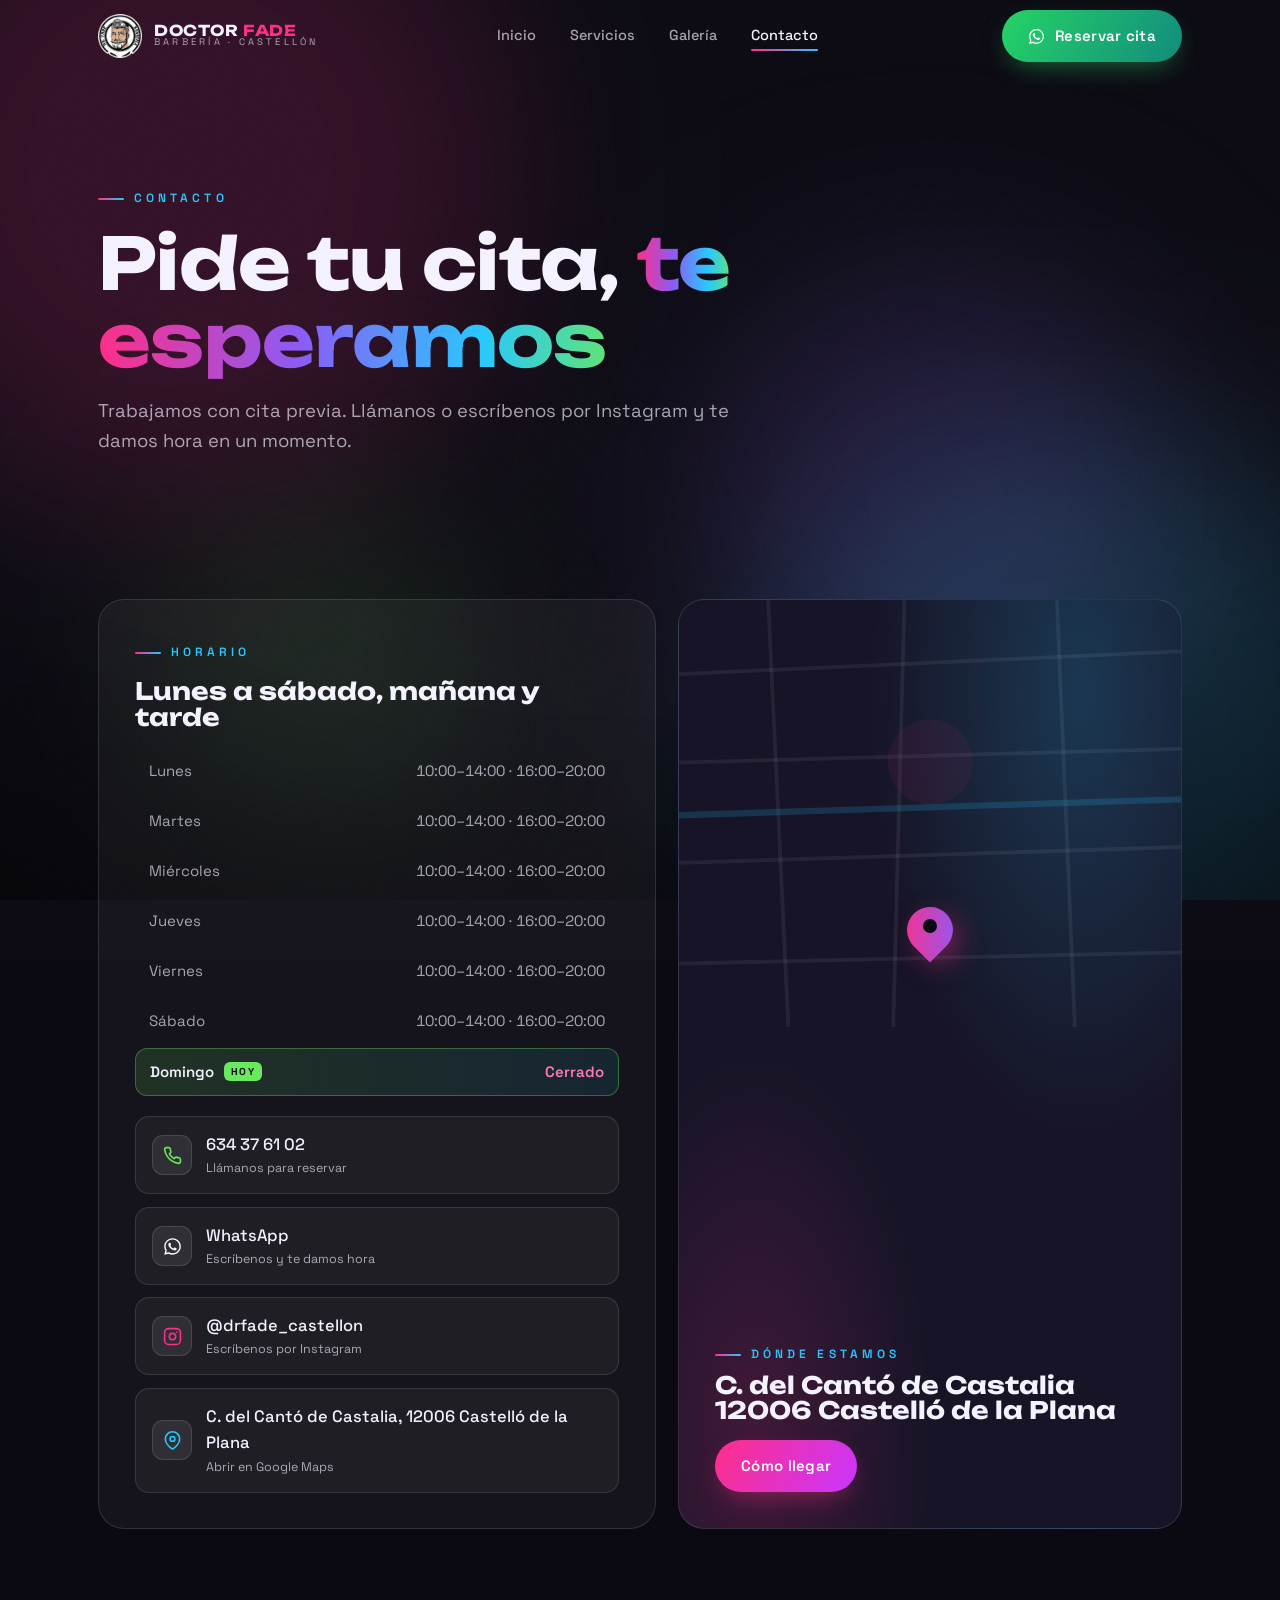
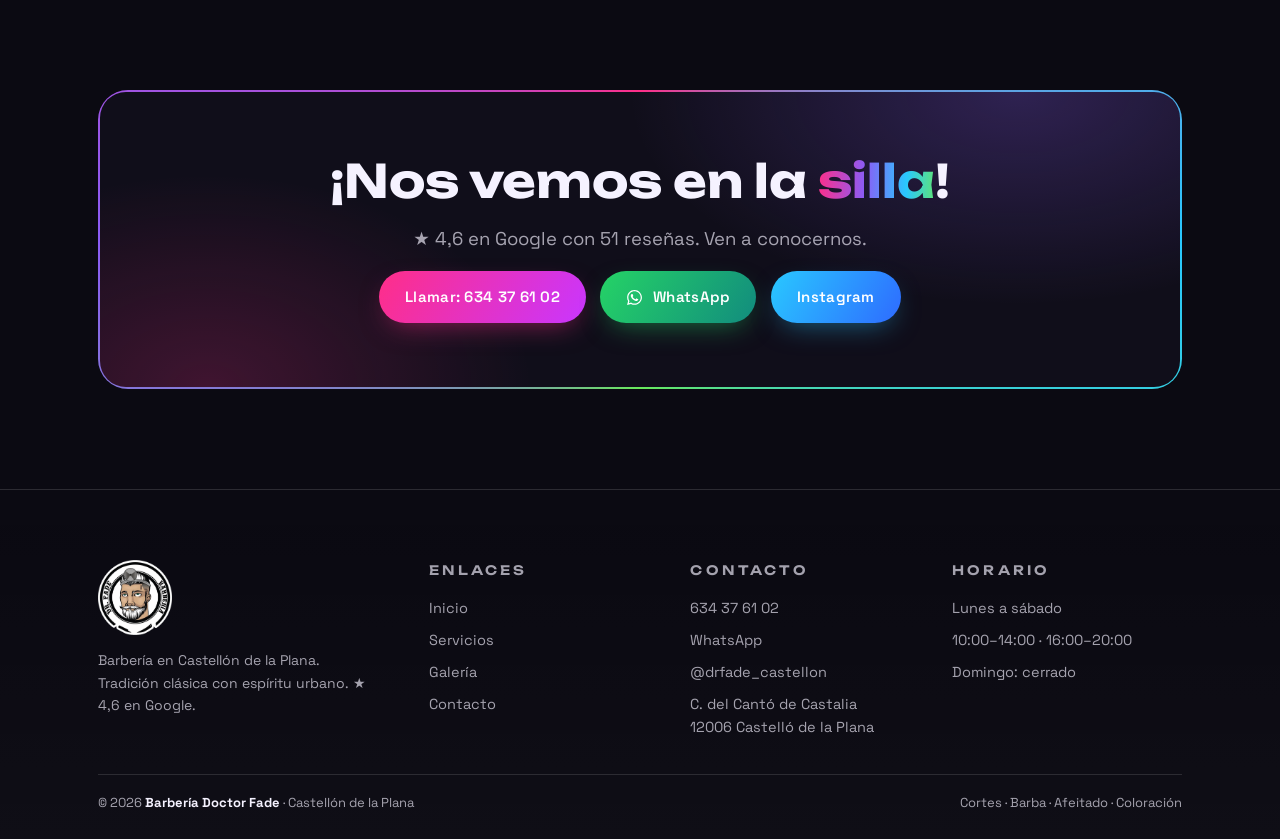
==== contacto.html @ 824605cc "web" ====
<!DOCTYPE html>
<html lang="es" class="no-js">
<head>
<meta charset="UTF-8">
<meta name="viewport" content="width=device-width, initial-scale=1">
<title>Contacto y horario &mdash; Barber&iacute;a Doctor Fade Castell&oacute;n</title>
<meta name="description" content="Contacto de la Barber&iacute;a Doctor Fade en Castell&oacute;n: tel&eacute;fono 634 37 61 02, Instagram @drfade_castellon. C. del Cant&oacute; de Castalia. Lunes a s&aacute;bado de 10:00 a 14:00 y de 16:00 a 20:00.">
<meta name="theme-color" content="#0b0a12">
<link rel="canonical" href="https://TU-USUARIO.github.io/doctor-fade/contacto.html">
<meta property="og:title" content="Contacto &mdash; Barber&iacute;a Doctor Fade Castell&oacute;n">
<meta property="og:description" content="Reserva tu cita: 634 37 61 02 &middot; @drfade_castellon. C. del Cant&oacute; de Castalia, Castell&oacute;n de la Plana.">
<meta property="og:type" content="website">
<meta property="og:image" content="assets/img/og.jpg">
<link rel="icon" type="image/png" sizes="32x32" href="assets/img/favicon-32.png">
<link rel="apple-touch-icon" href="assets/img/apple-touch-icon.png">
<link rel="preload" href="assets/fonts/Unbounded.woff2" as="font" type="font/woff2" crossorigin>
<link rel="preload" href="assets/fonts/SpaceGrotesk.woff2" as="font" type="font/woff2" crossorigin>
<link rel="stylesheet" href="assets/styles.css">
</head>
<body>
<noscript><div class="ns">Esta web funciona sin JavaScript, pero con &eacute;l ver&aacute;s las animaciones completas.</div></noscript>

<div class="ambient" aria-hidden="true">
  <div class="blob b1"></div><div class="blob b2"></div>
  <div class="blob b3"></div><div class="blob b4"></div>
</div>
<div class="grain" aria-hidden="true"></div>
<div class="vignette" aria-hidden="true"></div>

<header class="site-header">
  <div class="header-inner">
    <a class="brand" href="index.html" aria-label="Barber&iacute;a Doctor Fade, inicio">
      <img src="assets/img/logo-420.webp" alt="Logo de Barber&iacute;a Doctor Fade" width="44" height="44">
      <span class="brand-txt">
        <span class="brand-name">DOCTOR <em>FADE</em></span>
        <span class="brand-sub">Barber&iacute;a &middot; Castell&oacute;n</span>
      </span>
    </a>
    <nav class="main-nav" aria-label="Principal">
      <a href="index.html">Inicio</a>
      <a href="servicios.html">Servicios</a>
      <a href="galeria.html">Galer&iacute;a</a>
      <a href="contacto.html" class="active">Contacto</a>
    </nav>
    <a class="btn wa header-cta" href="https://wa.me/34634376102?text=Hola%2C%20quiero%20reservar%20una%20cita%20en%20Doctor%20Fade" target="_blank" rel="noopener"><svg class="ic" viewBox="0 0 448 512" fill="#fff"><path d="M380.9 97.1C339 55.1 283.2 32 223.9 32c-122.4 0-222 99.6-222 222 0 39.1 10.2 77.3 29.6 111L0 480l117.7-30.9c32.4 17.7 68.9 27 106.1 27h.1c122.3 0 224.1-99.6 224.1-222 0-59.3-25.2-115-67.1-157zm-157 341.6c-33.2 0-65.7-8.9-94-25.7l-6.7-4-69.8 18.3L72 359.2l-4.4-7c-18.5-29.4-28.2-63.3-28.2-98.2 0-101.7 82.8-184.5 184.6-184.5 49.3 0 95.6 19.2 130.4 54.1 34.8 34.9 56.2 81.2 56.1 130.5 0 101.8-84.9 184.6-186.6 184.6zm101.2-138.2c-5.5-2.8-32.8-16.2-37.9-18-5.1-1.9-8.8-2.8-12.5 2.8-3.7 5.6-14.3 18-17.6 21.8-3.2 3.7-6.5 4.2-12 1.4-32.6-16.3-54-29.1-75.5-66-5.7-9.8 5.7-9.1 16.3-30.3 1.8-3.7.9-6.9-.5-9.7-1.4-2.8-12.5-30.1-17.1-41.2-4.5-10.8-9.1-9.3-12.5-9.5-3.2-.2-6.9-.2-10.6-.2-3.7 0-9.7 1.4-14.8 6.9-5.1 5.6-19.4 19-19.4 46.3 0 27.3 19.9 53.7 22.6 57.4 2.8 3.7 39.1 59.7 94.8 83.8 35.2 15.2 49 16.5 66.6 13.9 10.7-1.6 32.8-13.4 37.4-26.4 4.6-13 4.6-24.1 3.2-26.4-1.3-2.5-5-3.9-10.5-6.6z"/></svg>Reservar cita</a>
    <button class="burger" aria-label="Abrir men&uacute;" aria-expanded="false"><span></span><span></span><span></span></button>
  </div>
</header>

<div class="mobile-menu">
  <div>
    <nav aria-label="Men&uacute; m&oacute;vil">
      <a href="index.html">Inicio</a>
      <a href="servicios.html">Servicios</a>
      <a href="galeria.html">Galer&iacute;a</a>
      <a href="contacto.html" class="active">Contacto</a>
    </nav>
    <div class="mm-meta">
      <a href="tel:+34634376102">634 37 61 02</a>
      <a href="https://wa.me/34634376102?text=Hola%2C%20quiero%20reservar%20una%20cita%20en%20Doctor%20Fade" target="_blank" rel="noopener">WhatsApp</a>
      <a href="https://instagram.com/drfade_castellon" target="_blank" rel="noopener">@drfade_castellon</a>
      <span>C. del Cant&oacute; de Castalia &middot; Castell&oacute;n</span>
    </div>
  </div>
</div>

<main>
  <section class="page-hero">
    <div class="wrap">
      <span class="kicker" data-rv="up" data-onload>Contacto</span>
      <h1 class="h-xl kinetic" data-onload>Pide tu cita, <span class="grad-text">te esperamos</span></h1>
      <p class="lead" data-rv="up" data-onload style="--rv-d:.4s;margin-top:16px">
        Trabajamos con cita previa. Ll&aacute;manos o escr&iacute;benos por Instagram y
        te damos hora en un momento.
      </p>
    </div>
  </section>

  <section class="section tight">
    <div class="wrap">
      <div class="info-grid">
        <!-- Horario + canales -->
        <div class="panel-card" data-rv="left">
          <span class="kicker">Horario</span>
          <h2 class="h-md">Lunes a s&aacute;bado, ma&ntilde;ana y tarde</h2>
          <div class="hours">
            <div class="row" data-day="1"><span>Lunes</span><span>10:00&ndash;14:00 &middot; 16:00&ndash;20:00</span></div>
            <div class="row" data-day="2"><span>Martes</span><span>10:00&ndash;14:00 &middot; 16:00&ndash;20:00</span></div>
            <div class="row" data-day="3"><span>Mi&eacute;rcoles</span><span>10:00&ndash;14:00 &middot; 16:00&ndash;20:00</span></div>
            <div class="row" data-day="4"><span>Jueves</span><span>10:00&ndash;14:00 &middot; 16:00&ndash;20:00</span></div>
            <div class="row" data-day="5"><span>Viernes</span><span>10:00&ndash;14:00 &middot; 16:00&ndash;20:00</span></div>
            <div class="row" data-day="6"><span>S&aacute;bado</span><span>10:00&ndash;14:00 &middot; 16:00&ndash;20:00</span></div>
            <div class="row closed" data-day="0"><span>Domingo</span><span>Cerrado</span></div>
          </div>
          <div class="contact-list" data-stagger="80">
            <a href="tel:+34634376102" data-rv="up">
              <span class="ic"><svg viewBox="0 0 24 24" fill="none" stroke="#69e95c" stroke-width="2" stroke-linecap="round" stroke-linejoin="round"><path d="M22 16.92v3a2 2 0 0 1-2.18 2 19.79 19.79 0 0 1-8.63-3.07 19.5 19.5 0 0 1-6-6 19.79 19.79 0 0 1-3.07-8.67A2 2 0 0 1 4.11 2h3a2 2 0 0 1 2 1.72c.12.96.37 1.9.72 2.81a2 2 0 0 1-.45 2.11L8.09 9.91a16 16 0 0 0 6 6l1.27-1.27a2 2 0 0 1 2.11-.45c.91.35 1.85.6 2.81.72A2 2 0 0 1 22 16.92z"/></svg></span>
              <span>634 37 61 02<small>Ll&aacute;manos para reservar</small></span>
            </a>
            <a href="https://wa.me/34634376102?text=Hola%2C%20quiero%20reservar%20una%20cita%20en%20Doctor%20Fade" target="_blank" rel="noopener" data-rv="up">
              <span class="ic wa-ic"><svg viewBox="0 0 448 512" fill="#fff"><path d="M380.9 97.1C339 55.1 283.2 32 223.9 32c-122.4 0-222 99.6-222 222 0 39.1 10.2 77.3 29.6 111L0 480l117.7-30.9c32.4 17.7 68.9 27 106.1 27h.1c122.3 0 224.1-99.6 224.1-222 0-59.3-25.2-115-67.1-157zm-157 341.6c-33.2 0-65.7-8.9-94-25.7l-6.7-4-69.8 18.3L72 359.2l-4.4-7c-18.5-29.4-28.2-63.3-28.2-98.2 0-101.7 82.8-184.5 184.6-184.5 49.3 0 95.6 19.2 130.4 54.1 34.8 34.9 56.2 81.2 56.1 130.5 0 101.8-84.9 184.6-186.6 184.6zm101.2-138.2c-5.5-2.8-32.8-16.2-37.9-18-5.1-1.9-8.8-2.8-12.5 2.8-3.7 5.6-14.3 18-17.6 21.8-3.2 3.7-6.5 4.2-12 1.4-32.6-16.3-54-29.1-75.5-66-5.7-9.8 5.7-9.1 16.3-30.3 1.8-3.7.9-6.9-.5-9.7-1.4-2.8-12.5-30.1-17.1-41.2-4.5-10.8-9.1-9.3-12.5-9.5-3.2-.2-6.9-.2-10.6-.2-3.7 0-9.7 1.4-14.8 6.9-5.1 5.6-19.4 19-19.4 46.3 0 27.3 19.9 53.7 22.6 57.4 2.8 3.7 39.1 59.7 94.8 83.8 35.2 15.2 49 16.5 66.6 13.9 10.7-1.6 32.8-13.4 37.4-26.4 4.6-13 4.6-24.1 3.2-26.4-1.3-2.5-5-3.9-10.5-6.6z"/></svg></span>
              <span>WhatsApp<small>Escr&iacute;benos y te damos hora</small></span>
            </a>
            <a href="https://instagram.com/drfade_castellon" target="_blank" rel="noopener" data-rv="up">
              <span class="ic"><svg viewBox="0 0 24 24" fill="none" stroke="#ff2e88" stroke-width="2" stroke-linecap="round" stroke-linejoin="round"><rect x="2" y="2" width="20" height="20" rx="5"/><circle cx="12" cy="12" r="4"/><circle cx="17.5" cy="6.5" r="1" fill="#ff2e88" stroke="none"/></svg></span>
              <span>@drfade_castellon<small>Escr&iacute;benos por Instagram</small></span>
            </a>
            <a href="https://maps.google.com/?q=Barber%C3%ADa+DOCTOR+FADE+Castell%C3%B3n" target="_blank" rel="noopener" data-rv="up">
              <span class="ic"><svg viewBox="0 0 24 24" fill="none" stroke="#29c8ff" stroke-width="2" stroke-linecap="round" stroke-linejoin="round"><path d="M21 10c0 7-9 13-9 13S3 17 3 10a9 9 0 0 1 18 0z"/><circle cx="12" cy="10" r="3"/></svg></span>
              <span>C. del Cant&oacute; de Castalia, 12006 Castell&oacute; de la Plana<small>Abrir en Google Maps</small></span>
            </a>
          </div>
        </div>

        <!-- Mapa estilizado -->
        <div class="panel-card map-card" data-rv="right">
          <svg class="streets" viewBox="0 0 400 340" preserveAspectRatio="xMidYMid slice" aria-hidden="true">
            <g stroke="rgba(245,242,255,.14)" stroke-width="3" fill="none">
              <path d="M-20 60 L420 40"/><path d="M-20 130 L420 118"/>
              <path d="M-20 210 L420 196"/><path d="M-20 290 L420 280"/>
              <path d="M70 -20 L88 360"/><path d="M180 -20 L170 360"/>
              <path d="M300 -20 L316 360"/>
            </g>
            <g stroke="rgba(41,200,255,.35)" stroke-width="5" fill="none">
              <path d="M-20 172 L420 158"/>
            </g>
            <circle cx="200" cy="129" r="34" fill="rgba(255,46,136,.14)"/>
          </svg>
          <span class="pin" aria-hidden="true"></span>
          <div class="addr">
            <span class="kicker" style="margin-bottom:8px">D&oacute;nde estamos</span>
            <h2 class="h-md">C. del Cant&oacute; de Castalia<br>12006 Castell&oacute; de la Plana</h2>
            <div class="hero-ctas" style="margin-top:16px">
              <a class="btn" href="https://maps.google.com/?q=Barber%C3%ADa+DOCTOR+FADE+Castell%C3%B3n" target="_blank" rel="noopener">C&oacute;mo llegar</a>
            </div>
          </div>
        </div>
      </div>
    </div>
  </section>

  <section class="section tight">
    <div class="wrap">
      <div class="cta-strip" data-rv="scale">
        <div class="cta-inner">
          <h2 class="h-lg">&iexcl;Nos vemos en la <span class="grad-text">silla</span>!</h2>
          <p class="lead">&#9733; 4,6 en Google con 51 rese&ntilde;as. Ven a conocernos.</p>
          <div class="hero-ctas">
            <a class="btn" href="tel:+34634376102">Llamar: 634 37 61 02</a>
            <a class="btn wa" href="https://wa.me/34634376102?text=Hola%2C%20quiero%20reservar%20una%20cita%20en%20Doctor%20Fade" target="_blank" rel="noopener"><svg class="ic" viewBox="0 0 448 512" fill="#fff"><path d="M380.9 97.1C339 55.1 283.2 32 223.9 32c-122.4 0-222 99.6-222 222 0 39.1 10.2 77.3 29.6 111L0 480l117.7-30.9c32.4 17.7 68.9 27 106.1 27h.1c122.3 0 224.1-99.6 224.1-222 0-59.3-25.2-115-67.1-157zm-157 341.6c-33.2 0-65.7-8.9-94-25.7l-6.7-4-69.8 18.3L72 359.2l-4.4-7c-18.5-29.4-28.2-63.3-28.2-98.2 0-101.7 82.8-184.5 184.6-184.5 49.3 0 95.6 19.2 130.4 54.1 34.8 34.9 56.2 81.2 56.1 130.5 0 101.8-84.9 184.6-186.6 184.6zm101.2-138.2c-5.5-2.8-32.8-16.2-37.9-18-5.1-1.9-8.8-2.8-12.5 2.8-3.7 5.6-14.3 18-17.6 21.8-3.2 3.7-6.5 4.2-12 1.4-32.6-16.3-54-29.1-75.5-66-5.7-9.8 5.7-9.1 16.3-30.3 1.8-3.7.9-6.9-.5-9.7-1.4-2.8-12.5-30.1-17.1-41.2-4.5-10.8-9.1-9.3-12.5-9.5-3.2-.2-6.9-.2-10.6-.2-3.7 0-9.7 1.4-14.8 6.9-5.1 5.6-19.4 19-19.4 46.3 0 27.3 19.9 53.7 22.6 57.4 2.8 3.7 39.1 59.7 94.8 83.8 35.2 15.2 49 16.5 66.6 13.9 10.7-1.6 32.8-13.4 37.4-26.4 4.6-13 4.6-24.1 3.2-26.4-1.3-2.5-5-3.9-10.5-6.6z"/></svg>WhatsApp</a>
            <a class="btn cyan" href="https://instagram.com/drfade_castellon" target="_blank" rel="noopener">Instagram</a>
          </div>
        </div>
      </div>
    </div>
  </section>
</main>

<footer class="site-footer">
  <div class="wrap">
    <div class="footer-grid">
      <div class="footer-brand">
        <img src="assets/img/logo-420.webp" alt="Logo de Barber&iacute;a Doctor Fade">
        <p>Barber&iacute;a en Castell&oacute;n de la Plana. Tradici&oacute;n cl&aacute;sica con
        esp&iacute;ritu urbano. &#9733; 4,6 en Google.</p>
      </div>
      <div>
        <h4>Enlaces</h4>
        <ul>
          <li><a href="index.html">Inicio</a></li>
          <li><a href="servicios.html">Servicios</a></li>
          <li><a href="galeria.html">Galer&iacute;a</a></li>
          <li><a href="contacto.html">Contacto</a></li>
        </ul>
      </div>
      <div>
        <h4>Contacto</h4>
        <ul>
          <li><a href="tel:+34634376102">634 37 61 02</a></li>
          <li><a href="https://wa.me/34634376102?text=Hola%2C%20quiero%20reservar%20una%20cita%20en%20Doctor%20Fade" target="_blank" rel="noopener">WhatsApp</a></li>
          <li><a href="https://instagram.com/drfade_castellon" target="_blank" rel="noopener">@drfade_castellon</a></li>
          <li><a href="https://maps.google.com/?q=Barber%C3%ADa+DOCTOR+FADE+Castell%C3%B3n" target="_blank" rel="noopener">C. del Cant&oacute; de Castalia<br>12006 Castell&oacute; de la Plana</a></li>
        </ul>
      </div>
      <div>
        <h4>Horario</h4>
        <ul>
          <li>Lunes a s&aacute;bado</li>
          <li>10:00&ndash;14:00 &middot; 16:00&ndash;20:00</li>
          <li>Domingo: cerrado</li>
        </ul>
      </div>
    </div>
    <div class="footer-bottom">
      <span>&copy; 2026 <b>Barber&iacute;a Doctor Fade</b> &middot; Castell&oacute;n de la Plana</span>
      <span>Cortes &middot; Barba &middot; Afeitado &middot; Coloraci&oacute;n</span>
    </div>
  </div>
</footer>

<script src="assets/app.js"></script>
</body>
</html>
---- assets/styles.css ----
/* ============================================================
   BARBERÍA DOCTOR FADE — Castellón
   Dirección visual: "Graffiti neón" — base casi negra +
   fucsia / cian / lima / violeta (paleta sacada del local real).
   HTML + CSS + JS puro. Sin librerías. Offline.
   ============================================================ */

/* ---------- Fuentes locales ---------- */
@font-face{
  font-family:'Unbounded';
  src:url('fonts/Unbounded.woff2') format('woff2');
  font-weight:200 900; font-display:swap;
}
@font-face{
  font-family:'Space Grotesk';
  src:url('fonts/SpaceGrotesk.woff2') format('woff2');
  font-weight:300 700; font-display:swap;
}

/* ---------- Tokens ---------- */
:root{
  /* primitivos */
  --ink-950:#0b0a12;
  --ink-900:#100e1a;
  --ink-800:#171427;
  --ink-700:#221d3a;
  --paper:#f5f2ff;
  --pink-500:#ff2e88;
  --pink-300:#ff7ab5;
  --cyan-400:#29c8ff;
  --lime-400:#69e95c;
  --violet-500:#8b5cf6;
  --amber-400:#ffc93c;

  /* semánticos */
  --bg:var(--ink-950);
  --bg-soft:var(--ink-900);
  --surface:rgba(255,255,255,.045);
  --surface-strong:rgba(255,255,255,.08);
  --stroke:rgba(255,255,255,.12);
  --text:var(--paper);
  --text-dim:rgba(245,242,255,.66);
  --accent:var(--pink-500);
  --accent-2:var(--cyan-400);
  --accent-3:var(--lime-400);
  --accent-4:var(--violet-500);

  /* tipografía */
  --font-display:'Unbounded', system-ui, sans-serif;
  --font-body:'Space Grotesk', system-ui, sans-serif;

  /* motion */
  --ease-out:cubic-bezier(.23,1,.32,1);
  --ease-inout:cubic-bezier(.77,0,.175,1);
  --ease-drawer:cubic-bezier(.32,.72,0,1);
  --t-fast:.16s;
  --t-med:.32s;
  --t-slow:.7s;

  /* layout */
  --max-w:1180px;
  --pad-x:clamp(18px,4vw,48px);
  --radius:18px;
  --radius-lg:26px;
  --header-h:72px;
}

/* ---------- Reset ---------- */
*,*::before,*::after{box-sizing:border-box;margin:0;padding:0}
html{scroll-behavior:smooth}
html:focus-within{scroll-behavior:smooth}
html{overflow-x:hidden;overflow-x:clip}
body{
  background:var(--bg);
  color:var(--text);
  font-family:var(--font-body);
  font-size:16.5px;
  line-height:1.6;
  overflow-x:hidden;overflow-x:clip;
  -webkit-font-smoothing:antialiased;
}
img{display:block;max-width:100%}
a{color:inherit;text-decoration:none}
button{font:inherit;color:inherit;background:none;border:0;cursor:pointer}
ul{list-style:none}
::selection{background:var(--pink-500);color:#fff}

/* ---------- Fondo ambiente: aurora + grano + viñeta ---------- */
.ambient{position:fixed;inset:0;z-index:-2;overflow:hidden;pointer-events:none}
.ambient .blob{
  position:absolute;width:52vmax;height:52vmax;border-radius:50%;
  filter:blur(90px);opacity:.16;mix-blend-mode:screen;
  animation:blobFloat 26s var(--ease-inout) infinite alternate;
}
.ambient .b1{background:var(--pink-500);top:-18%;left:-12%}
.ambient .b2{background:var(--cyan-400);bottom:-22%;right:-10%;animation-delay:-8s;animation-duration:31s}
.ambient .b3{background:var(--violet-500);top:30%;left:55%;width:36vmax;height:36vmax;animation-delay:-16s;animation-duration:22s}
.ambient .b4{background:var(--lime-400);bottom:8%;left:12%;width:26vmax;height:26vmax;opacity:.09;animation-delay:-4s}
@keyframes blobFloat{
  0%{transform:translate3d(0,0,0) scale(1)}
  50%{transform:translate3d(6vmax,-4vmax,0) scale(1.12)}
  100%{transform:translate3d(-4vmax,5vmax,0) scale(.94)}
}
.grain{
  position:fixed;inset:-60px;z-index:-1;pointer-events:none;opacity:.5;
  background-image:url("data:image/svg+xml,%3Csvg xmlns='http://www.w3.org/2000/svg' width='140' height='140'%3E%3Cfilter id='n'%3E%3CfeTurbulence type='fractalNoise' baseFrequency='.9' numOctaves='2'/%3E%3CfeColorMatrix values='0 0 0 0 1 0 0 0 0 1 0 0 0 0 1 0 0 0 .05 0'/%3E%3C/filter%3E%3Crect width='140' height='140' filter='url(%23n)'/%3E%3C/svg%3E");
  animation:grainShift 1.1s steps(3) infinite;
}
@keyframes grainShift{
  0%{transform:translate(0,0)}33%{transform:translate(-24px,14px)}
  66%{transform:translate(16px,-20px)}100%{transform:translate(0,0)}
}
.vignette{position:fixed;inset:0;z-index:-1;pointer-events:none;
  background:radial-gradient(120% 90% at 50% 30%,transparent 55%,rgba(0,0,0,.5) 100%)}

/* ---------- Preloader spray ---------- */
#intro{
  position:fixed;inset:0;z-index:1000;display:grid;place-items:center;
  background:
    radial-gradient(90vmax 60vmax at 70% 15%,rgba(139,92,246,.14),transparent 60%),
    radial-gradient(70vmax 50vmax at 20% 90%,rgba(255,46,136,.12),transparent 60%),
    var(--ink-950);
}
#intro .intro-stage{position:relative;width:min(92vw,680px);aspect-ratio:16/10}
#introCanvas{width:100%;height:100%;display:block;filter:drop-shadow(0 18px 60px rgba(0,0,0,.55))}
#sprayCan{
  position:absolute;left:0;top:0;width:clamp(42px,9vw,62px);height:auto;z-index:3;
  transform:translate(-200px,-200px);will-change:transform;
  filter:drop-shadow(0 10px 18px rgba(0,0,0,.5));
}
#intro .intro-tag{
  position:absolute;bottom:clamp(26px,7vh,64px);left:50%;transform:translateX(-50%);
  font-family:var(--font-display);font-weight:300;font-size:12px;letter-spacing:.42em;
  text-transform:uppercase;color:var(--text-dim);white-space:nowrap;
  opacity:0;animation:tagIn .8s var(--ease-out) .5s forwards;
}
@keyframes tagIn{from{opacity:0;transform:translate(-50%,14px)}to{opacity:1;transform:translate(-50%,0)}}
#intro .panel{position:absolute;left:0;width:100%;height:51%;background:var(--ink-950);z-index:-1}
#intro .panel.top{top:0}
#intro .panel.bot{bottom:0}
#intro.leave{pointer-events:none;background:transparent}
#intro.leave .intro-stage,#intro.leave .intro-tag{
  animation:introFade .45s var(--ease-out) forwards}
@keyframes introFade{to{opacity:0;transform:scale(.96)}}
#intro.leave .panel{transition:transform .9s var(--ease-inout) .15s}
#intro.leave .panel.top{transform:translateY(-101%)}
#intro.leave .panel.bot{transform:translateY(101%)}
#intro.gone{display:none}
body.no-intro #intro{display:none}

/* ---------- Cursor propio ---------- */
.cursor-dot,.cursor-ring{
  position:fixed;left:0;top:0;z-index:2000;pointer-events:none;border-radius:50%;
  transform:translate(-100px,-100px);display:none;
}
.cursor-dot{width:7px;height:7px;background:var(--accent-2);mix-blend-mode:screen}
.cursor-ring{
  width:34px;height:34px;border:1.5px solid rgba(255,46,136,.8);
  transition:width .25s var(--ease-out),height .25s var(--ease-out),
    border-color .25s,opacity .25s;
}
.cursor-ring.is-hover{width:56px;height:56px;border-color:var(--lime-400)}
@media (hover:hover) and (pointer:fine){
  .cursor-dot,.cursor-ring{display:block}
  body.has-cursor,body.has-cursor a,body.has-cursor button{cursor:none}
}

/* ---------- Header ---------- */
.site-header{
  position:fixed;top:0;left:0;right:0;z-index:900;height:var(--header-h);
  display:flex;align-items:center;
  transition:transform .45s var(--ease-inout),background .35s,border-color .35s,backdrop-filter .35s;
  border-bottom:1px solid transparent;
}
.site-header.scrolled{
  background:rgba(11,10,18,.72);backdrop-filter:blur(14px);
  border-bottom-color:var(--stroke);
}
.site-header.hidden{transform:translateY(-110%)}
.header-inner{
  width:100%;max-width:var(--max-w);margin:0 auto;padding:0 var(--pad-x);
  display:flex;align-items:center;justify-content:space-between;gap:20px;
}
.brand{display:flex;align-items:center;gap:12px;font-family:var(--font-display)}
.brand img{width:44px;height:44px;object-fit:contain;transition:transform var(--t-med) var(--ease-out)}
.brand:hover img{transform:rotate(-8deg) scale(1.06)}
.brand .brand-txt{display:flex;flex-direction:column;line-height:1.05}
.brand .brand-name{font-weight:700;font-size:15px;letter-spacing:.04em}
.brand .brand-name em{font-style:normal;color:var(--accent)}
.brand .brand-sub{font-size:9.5px;letter-spacing:.34em;text-transform:uppercase;color:var(--text-dim);font-family:var(--font-body)}
.main-nav{display:flex;gap:6px;align-items:center}
.main-nav a{
  position:relative;padding:9px 14px;font-size:14.5px;font-weight:500;
  color:var(--text-dim);transition:color var(--t-fast);
}
.main-nav a::after{
  content:"";position:absolute;left:14px;right:14px;bottom:5px;height:2px;border-radius:2px;
  background:linear-gradient(90deg,var(--accent),var(--accent-2));
  transform:scaleX(0);transform-origin:left;transition:transform var(--t-med) var(--ease-out);
}
.main-nav a:hover,.main-nav a.active{color:var(--text)}
.main-nav a:hover::after,.main-nav a.active::after{transform:scaleX(1)}
.header-cta{margin-left:6px}

/* Burger */
.burger{
  display:none;width:46px;height:46px;border-radius:12px;position:relative;z-index:960;
  background:var(--surface);border:1px solid var(--stroke);
}
.burger span{
  position:absolute;left:13px;right:13px;height:2px;background:var(--text);border-radius:2px;
  transition:transform .35s var(--ease-inout),opacity .25s;
}
.burger span:nth-child(1){top:17px}
.burger span:nth-child(2){top:22px}
.burger span:nth-child(3){top:27px}
body.menu-open .burger span:nth-child(1){transform:translateY(5px) rotate(45deg)}
body.menu-open .burger span:nth-child(2){opacity:0}
body.menu-open .burger span:nth-child(3){transform:translateY(-5px) rotate(-45deg)}

/* Menú móvil pantalla completa (revelado circular) */
.mobile-menu{
  position:fixed;inset:0;z-index:940;display:grid;place-items:center;
  background:
    radial-gradient(80vmax 60vmax at 80% 10%,rgba(41,200,255,.14),transparent 55%),
    radial-gradient(70vmax 60vmax at 15% 90%,rgba(255,46,136,.16),transparent 55%),
    rgba(13,11,22,.97);
  clip-path:circle(0 at calc(100% - 45px) 36px);
  visibility:hidden;
  transition:clip-path .65s var(--ease-inout),visibility 0s .65s;
}
body.menu-open .mobile-menu{
  clip-path:circle(150vmax at calc(100% - 45px) 36px);
  visibility:visible;transition:clip-path .65s var(--ease-inout);
}
.mobile-menu nav{display:flex;flex-direction:column;gap:6px;text-align:center}
.mobile-menu a{
  font-family:var(--font-display);font-weight:600;
  font-size:clamp(28px,8vw,42px);padding:8px 20px;position:relative;
  opacity:0;transform:translateY(26px);
  transition:opacity .5s var(--ease-out),transform .5s var(--ease-out),color .2s;
}
.mobile-menu a:hover,.mobile-menu a.active{color:var(--accent-2)}
body.menu-open .mobile-menu a{opacity:1;transform:none}
body.menu-open .mobile-menu a:nth-child(1){transition-delay:.16s}
body.menu-open .mobile-menu a:nth-child(2){transition-delay:.22s}
body.menu-open .mobile-menu a:nth-child(3){transition-delay:.28s}
body.menu-open .mobile-menu a:nth-child(4){transition-delay:.34s}
.mobile-menu .mm-meta{
  margin-top:34px;display:flex;flex-direction:column;gap:8px;
  color:var(--text-dim);font-size:14px;
  opacity:0;transform:translateY(18px);
  transition:opacity .5s var(--ease-out) .42s,transform .5s var(--ease-out) .42s;
}
body.menu-open .mm-meta{opacity:1;transform:none}

/* ---------- Botones ---------- */
.btn{
  --btn-bg:linear-gradient(120deg,var(--pink-500),#c936ff);
  position:relative;display:inline-flex;align-items:center;gap:10px;
  padding:14px 26px;border-radius:999px;overflow:hidden;
  font-weight:600;font-size:15px;letter-spacing:.02em;color:#fff;
  background:var(--btn-bg);isolation:isolate;
  transition:transform var(--t-fast) var(--ease-out),box-shadow var(--t-med) var(--ease-out);
  box-shadow:0 10px 28px -10px rgba(255,46,136,.55);
  will-change:transform;
}
.btn:active{transform:scale(.97)}
.btn::before{ /* brillo de barrido */
  content:"";position:absolute;top:0;bottom:0;left:-70%;width:45%;z-index:-1;
  background:linear-gradient(105deg,transparent,rgba(255,255,255,.5),transparent);
  transform:skewX(-18deg);transition:left .55s var(--ease-out);
}
@media (hover:hover) and (pointer:fine){
  .btn:hover{box-shadow:0 16px 40px -10px rgba(255,46,136,.75)}
  .btn:hover::before{left:125%}
}
.btn.ghost{
  --btn-bg:transparent;background:var(--surface);
  border:1px solid var(--stroke);box-shadow:none;color:var(--text);
}
.btn.ghost:hover{border-color:var(--accent-2);box-shadow:0 10px 30px -14px rgba(41,200,255,.6)}
.btn.cyan{--btn-bg:linear-gradient(120deg,var(--cyan-400),#2e6bff);box-shadow:0 10px 28px -10px rgba(41,200,255,.5)}
.btn.wa{--btn-bg:linear-gradient(120deg,#25d366,#128c7e);box-shadow:0 10px 28px -10px rgba(37,211,102,.55)}
.btn.wa:hover{box-shadow:0 16px 40px -10px rgba(37,211,102,.75)}
.ic.wa-ic{background:#25d366;border-color:transparent}
.ic.wa-ic svg{width:19px;height:19px}
.contact-list a:hover .ic.wa-ic{background:#1ebe5b}
.btn .ic{width:17px;height:17px;flex:none}

/* ---------- Layout genérico ---------- */
.section{position:relative;padding:clamp(64px,10vw,120px) 0}
.section.tight{padding:clamp(44px,7vw,80px) 0}
.wrap{max-width:var(--max-w);margin:0 auto;padding:0 var(--pad-x)}
.kicker{
  display:inline-flex;align-items:center;gap:10px;
  font-size:12px;font-weight:600;letter-spacing:.34em;text-transform:uppercase;
  color:var(--accent-2);margin-bottom:16px;
}
.kicker::before{content:"";width:26px;height:2px;background:linear-gradient(90deg,var(--accent),var(--accent-2));border-radius:2px}
h1,h2,h3{font-family:var(--font-display);line-height:1.08;font-weight:700}
.h-xl{font-size:clamp(34px,6.4vw,72px);letter-spacing:-.01em}
.h-lg{font-size:clamp(27px,4.4vw,46px)}
.h-md{font-size:clamp(19px,2.4vw,24px)}
.lead{color:var(--text-dim);font-size:clamp(16px,1.6vw,18.5px);max-width:56ch}
.grad-text{
  background:linear-gradient(92deg,var(--pink-500) 0%,var(--violet-500) 40%,var(--cyan-400) 75%,var(--lime-400) 105%);
  -webkit-background-clip:text;background-clip:text;color:transparent;
}
.underline-draw{position:relative;white-space:nowrap}
.underline-draw::after{
  content:"";position:absolute;left:0;right:0;bottom:-4px;height:5px;border-radius:4px;
  background:linear-gradient(90deg,var(--lime-400),var(--cyan-400));
  transform:scaleX(0);transform-origin:left;transition:transform .9s var(--ease-inout) .3s;
}
.in-view .underline-draw::after{transform:scaleX(1)}

/* ---------- Reveals ---------- */
[data-rv]{opacity:0;will-change:transform,opacity}
[data-rv="up"]{transform:translateY(38px)}
[data-rv="scale"]{transform:scale(.93)}
[data-rv="blur"]{filter:blur(14px);transform:translateY(16px)}
[data-rv="clip"]{clip-path:inset(0 0 100% 0);transform:translateY(10px)}
[data-rv="left"]{transform:translateX(-42px)}
[data-rv="right"]{transform:translateX(42px)}
.rv-in{
  opacity:1 !important;transform:none !important;filter:none !important;
  clip-path:inset(0 0 0 0) !important;
  transition:
    opacity .85s var(--ease-out),transform .85s var(--ease-out),
    filter .85s var(--ease-out),clip-path .9s var(--ease-inout);
  transition-delay:var(--rv-d,0s);
}
/* Tipografía cinética */
.kinetic .w{display:inline-block;overflow:hidden;vertical-align:bottom}
.kinetic .w>span{
  display:inline-block;transform:translateY(112%) rotate(5deg);
  transition:transform .85s var(--ease-out);transition-delay:var(--kd,0s);
  will-change:transform;
}
.kinetic.play .w>span{transform:translateY(0) rotate(0)}

/* ---------- Hero ---------- */
.hero{
  position:relative;min-height:min(100svh,940px);display:flex;align-items:flex-end;
  padding:calc(var(--header-h) + 40px) 0 clamp(48px,7vw,90px);
  overflow:hidden;
}
.hero-bg{position:absolute;inset:-6% -3%;z-index:-1;overflow:hidden}
.hero-bg img{
  width:100%;height:100%;object-fit:cover;
  transform:scale(1.08);will-change:transform;
  animation:kenburns 22s var(--ease-inout) infinite alternate;
}
@keyframes kenburns{
  from{transform:scale(1.08) translate(0,0)}
  to{transform:scale(1.2) translate(-2.4%,1.6%)}
}
.hero-bg::after{
  content:"";position:absolute;inset:0;
  background:
    linear-gradient(180deg,rgba(11,10,18,.55) 0%,rgba(11,10,18,.35) 40%,rgba(11,10,18,.92) 100%),
    radial-gradient(70% 60% at 75% 20%,rgba(139,92,246,.28),transparent 65%);
}
.hero-grid{display:grid;grid-template-columns:1.25fr .75fr;gap:40px;align-items:end}
.rating-pill{
  display:inline-flex;align-items:center;gap:10px;margin-bottom:22px;
  padding:9px 16px;border-radius:999px;font-size:13.5px;font-weight:600;
  background:rgba(11,10,18,.55);border:1px solid var(--stroke);backdrop-filter:blur(8px);
}
.rating-pill .stars{color:var(--amber-400);letter-spacing:2px;font-size:14px}
.rating-pill b{color:var(--lime-400)}
.hero .lead{margin:20px 0 30px}
.hero-ctas{display:flex;gap:14px;flex-wrap:wrap}
.hero-logo{
  justify-self:end;width:clamp(160px,22vw,300px);
  filter:drop-shadow(0 24px 60px rgba(0,0,0,.6));
  will-change:transform;
}
.hero-badges{display:flex;gap:10px;flex-wrap:wrap;margin-top:26px}
.chip{
  padding:7px 14px;border-radius:999px;font-size:12.5px;font-weight:600;letter-spacing:.06em;
  border:1px solid var(--stroke);background:var(--surface);color:var(--text-dim);
}
.chip.c1{border-color:rgba(255,46,136,.5);color:var(--pink-300)}
.chip.c2{border-color:rgba(41,200,255,.5);color:var(--cyan-400)}
.chip.c3{border-color:rgba(105,233,92,.45);color:var(--lime-400)}
.scroll-hint{
  position:absolute;bottom:18px;left:50%;transform:translateX(-50%);
  width:24px;height:38px;border:2px solid var(--stroke);border-radius:14px;opacity:.7;
}
.scroll-hint::before{
  content:"";position:absolute;left:50%;top:7px;width:4px;height:8px;border-radius:3px;
  background:var(--accent-2);transform:translateX(-50%);
  animation:wheel 1.6s var(--ease-inout) infinite;
}
@keyframes wheel{0%{opacity:1;transform:translate(-50%,0)}70%{opacity:0;transform:translate(-50%,12px)}100%{opacity:0}}

/* ---------- Marquee ---------- */
.marquee{
  --mq-speed:26s;
  position:relative;overflow:hidden;padding:16px 0;
  border-top:1px solid var(--stroke);border-bottom:1px solid var(--stroke);
  background:linear-gradient(90deg,rgba(255,46,136,.08),rgba(41,200,255,.08),rgba(105,233,92,.08));
  transform:rotate(-1.1deg) scale(1.02);
}
.marquee .track{display:flex;gap:0;width:max-content;animation:mq var(--mq-speed) linear infinite}
.marquee span{
  font-family:var(--font-display);font-weight:600;white-space:nowrap;
  font-size:clamp(14px,2vw,19px);letter-spacing:.14em;text-transform:uppercase;
  padding:0 22px;color:var(--text-dim);
}
.marquee span b{color:var(--text);font-weight:600}
.marquee span i{font-style:normal;color:var(--accent);padding-left:44px}
@keyframes mq{to{transform:translateX(-50%)}}

/* ---------- Stats / contadores ---------- */
.stats{display:grid;grid-template-columns:repeat(3,1fr);gap:18px}
.stat{
  position:relative;padding:26px 24px 30px;border-radius:var(--radius);
  background:var(--surface);border:1px solid var(--stroke);overflow:hidden;
}
.stat .num{
  font-family:var(--font-display);font-weight:800;font-size:clamp(34px,4.6vw,52px);
  line-height:1;display:flex;align-items:baseline;gap:4px;
}
.stat .num small{font-size:.45em;font-weight:600;color:var(--accent-2)}
.stat .lbl{margin-top:8px;color:var(--text-dim);font-size:14px}
.stat .bar{
  position:absolute;left:0;bottom:0;height:4px;width:100%;
  background:linear-gradient(90deg,var(--accent),var(--accent-2),var(--accent-3));
  transform:scaleX(0);transform-origin:left;transition:transform 1.4s var(--ease-inout) .2s;
}
.stat.count-done .bar{transform:scaleX(1)}
.stat:nth-child(1) .num{color:var(--pink-300)}
.stat:nth-child(2) .num{color:var(--cyan-400)}
.stat:nth-child(3) .num{color:var(--lime-400)}

/* ---------- Tarjetas de servicio (tilt + glare + borde degradado) ---------- */
.cards-grid{display:grid;grid-template-columns:repeat(3,1fr);gap:20px}
.tcard{
  --gx:50%;--gy:50%;
  position:relative;border-radius:var(--radius-lg);padding:1.5px;overflow:hidden;
  background:var(--stroke);
  transform-style:preserve-3d;will-change:transform;
  transition:background .3s;
}
.tcard::before{
  content:"";position:absolute;inset:-40%;z-index:0;opacity:0;transition:opacity .4s;
  background:conic-gradient(from 0deg,var(--pink-500),var(--violet-500),var(--cyan-400),var(--lime-400),var(--pink-500));
  animation:spinBorder 5s linear infinite paused;
}
.tcard:hover::before{opacity:1;animation-play-state:running}
@keyframes spinBorder{to{transform:rotate(1turn)}}
.tcard-inner{
  position:relative;z-index:1;border-radius:calc(var(--radius-lg) - 1.5px);
  background:linear-gradient(160deg,var(--ink-800),var(--ink-900));
  padding:28px 26px 30px;height:100%;
  display:flex;flex-direction:column;gap:12px;overflow:hidden;
}
.tcard-inner::after{ /* glare */
  content:"";position:absolute;inset:0;pointer-events:none;opacity:0;transition:opacity .35s;
  background:radial-gradient(340px circle at var(--gx) var(--gy),rgba(255,255,255,.14),transparent 60%);
}
.tcard:hover .tcard-inner::after{opacity:1}
.tcard .ico{
  width:52px;height:52px;border-radius:14px;display:grid;place-items:center;flex:none;
  background:var(--surface-strong);border:1px solid var(--stroke);
  transition:transform var(--t-med) var(--ease-out);
}
.tcard:hover .ico{transform:translateZ(30px) rotate(-6deg)}
.tcard .ico svg{width:26px;height:26px}
.tcard h3{font-size:19px;font-weight:600}
.tcard p{color:var(--text-dim);font-size:14.5px;flex:1}
.tcard .price{
  align-self:flex-start;font-size:12px;font-weight:700;letter-spacing:.14em;text-transform:uppercase;
  padding:6px 12px;border-radius:8px;color:var(--lime-400);
  background:rgba(105,233,92,.1);border:1px solid rgba(105,233,92,.3);
}

/* ---------- Split imagen/texto ---------- */
.split{display:grid;grid-template-columns:1fr 1fr;gap:clamp(28px,5vw,64px);align-items:center}
.split-media{
  position:relative;border-radius:var(--radius-lg);overflow:hidden;
  aspect-ratio:4/3;border:1px solid var(--stroke);
}
.split-media img{width:100%;height:100%;object-fit:cover;will-change:transform}
.split-media::after{
  content:"";position:absolute;inset:0;
  background:linear-gradient(200deg,transparent 55%,rgba(11,10,18,.55));
}
.split-media .tape{
  position:absolute;top:16px;left:-8px;padding:8px 18px 8px 22px;z-index:2;
  background:var(--pink-500);color:#fff;font-weight:700;font-size:12px;
  letter-spacing:.18em;text-transform:uppercase;
  clip-path:polygon(0 0,100% 0,calc(100% - 12px) 50%,100% 100%,0 100%);
  transform:rotate(-3deg);
}
.checklist{display:grid;gap:14px;margin-top:24px}
.checklist li{display:flex;gap:14px;align-items:flex-start;color:var(--text-dim);font-size:15.5px}
.checklist li b{color:var(--text);font-weight:600}
.checklist .ck{
  flex:none;width:26px;height:26px;border-radius:9px;margin-top:2px;
  display:grid;place-items:center;color:var(--ink-950);font-weight:800;font-size:13px;
  background:linear-gradient(135deg,var(--lime-400),var(--cyan-400));
}

/* ---------- Showcase con scroll (sticky) ---------- */
.showcase-wrap{position:relative;height:320vh}
.showcase{
  position:sticky;top:0;height:100svh;max-height:900px;display:flex;align-items:center;overflow:hidden;
}
.showcase .wrap{display:grid;grid-template-columns:.9fr 1.1fr;gap:clamp(24px,5vw,64px);align-items:center;width:100%}
.show-list{display:grid;gap:6px}
.show-item{
  padding:16px 18px;border-radius:14px;border:1px solid transparent;
  transition:background .35s,border-color .35s,opacity .35s;opacity:.42;
}
.show-item.active{opacity:1;background:var(--surface);border-color:var(--stroke)}
.show-item h3{font-size:clamp(17px,2vw,21px);display:flex;gap:12px;align-items:baseline}
.show-item h3 .idx{
  font-size:12px;color:var(--accent-2);font-family:var(--font-body);font-weight:700;letter-spacing:.1em;
}
.show-item p{color:var(--text-dim);font-size:14px;margin-top:6px;max-height:0;overflow:hidden;transition:max-height .5s var(--ease-inout),margin .4s}
.show-item.active p{max-height:90px}
.show-progress{height:3px;background:var(--stroke);border-radius:3px;margin-top:18px;overflow:hidden}
.show-progress i{display:block;height:100%;width:0;background:linear-gradient(90deg,var(--accent),var(--accent-2));transition:width .2s linear}
.show-stage{
  position:relative;aspect-ratio:3/3.4;max-height:72svh;border-radius:var(--radius-lg);overflow:hidden;
  border:1px solid var(--stroke);box-shadow:0 30px 80px -30px rgba(0,0,0,.8);
}
.show-stage img{
  position:absolute;inset:0;width:100%;height:100%;object-fit:cover;
  opacity:0;transform:scale(1.1);clip-path:inset(0 0 100% 0);
  transition:opacity .6s var(--ease-out),transform .8s var(--ease-out),clip-path .7s var(--ease-inout);
}
.show-stage img.on{opacity:1;transform:scale(1);clip-path:inset(0 0 0 0)}

/* ---------- Carrusel genérico ---------- */
.carousel{position:relative}
.car-track{
  display:flex;gap:18px;overflow-x:auto;scroll-snap-type:x mandatory;
  padding:6px 4px 22px;scrollbar-width:none;cursor:grab;
}
.car-track::-webkit-scrollbar{display:none}
.car-track.dragging{cursor:grabbing;scroll-snap-type:none}
.car-track>*{scroll-snap-align:start;flex:none}
.car-nav{display:flex;gap:10px;justify-content:flex-end;margin-top:4px}
.car-btn{
  width:48px;height:48px;border-radius:50%;display:grid;place-items:center;
  background:var(--surface);border:1px solid var(--stroke);
  transition:transform var(--t-fast) var(--ease-out),border-color .25s,opacity .25s,background .25s;
}
.car-btn svg{width:19px;height:19px}
.car-btn:hover{border-color:var(--accent-2);background:var(--surface-strong)}
.car-btn:active{transform:scale(.94)}
.car-btn[disabled]{opacity:.28;pointer-events:none}

/* Reseñas */
.review-card{
  width:min(380px,84vw);padding:26px;border-radius:var(--radius-lg);
  background:var(--surface);border:1px solid var(--stroke);
  display:flex;flex-direction:column;gap:14px;
}
.review-card .stars{color:var(--amber-400);letter-spacing:3px;font-size:15px}
.review-card p{color:var(--text);font-size:15.5px;flex:1}
.review-card .who{display:flex;align-items:center;gap:12px}
.review-card .avatar{
  width:42px;height:42px;border-radius:50%;display:grid;place-items:center;flex:none;
  font-weight:700;font-family:var(--font-display);font-size:15px;color:#fff;
}
.review-card .who b{display:block;font-size:14.5px}
.review-card .who small{color:var(--text-dim);font-size:12.5px}

/* Tarjeta "añadir reseña" */
.add-review-card{
  align-items:center;justify-content:center;text-align:center;gap:10px;
  border:1.5px dashed var(--stroke);background:transparent;cursor:pointer;
  color:var(--text-dim);transition:border-color .25s,background .25s,transform var(--t-fast) var(--ease-out);
}
.add-review-card:hover{border-color:var(--accent-2);background:var(--surface)}
.add-review-card:active{transform:scale(.98)}
.add-review-card .arc-ic{
  width:46px;height:46px;border-radius:50%;display:grid;place-items:center;
  background:var(--surface-strong);border:1px solid var(--stroke);color:var(--accent-2);
}
.add-review-card .arc-ic svg{width:20px;height:20px}
.add-review-card b{color:var(--text);font-size:15.5px}
.add-review-card span:last-child{font-size:13px}

/* Galería */
.work-card{
  position:relative;width:min(300px,72vw);aspect-ratio:3/3.6;border-radius:var(--radius-lg);
  overflow:hidden;border:1px solid var(--stroke);
}
.work-card img{width:100%;height:100%;object-fit:cover;transition:transform .7s var(--ease-out)}
.work-card:hover img{transform:scale(1.07)}
.work-card::after{
  content:"";position:absolute;inset:0;
  background:linear-gradient(200deg,transparent 60%,rgba(11,10,18,.7));
  opacity:.8;transition:opacity .4s;
}
.work-card .tag{
  position:absolute;left:14px;bottom:14px;z-index:2;font-weight:700;font-size:13px;
  letter-spacing:.1em;text-transform:uppercase;
}
.gallery-grid{display:grid;grid-template-columns:repeat(4,1fr);gap:16px}
.gallery-grid .g-item{
  position:relative;border-radius:var(--radius);overflow:hidden;aspect-ratio:3/3.7;
  border:1px solid var(--stroke);cursor:zoom-in;
}
.gallery-grid img{width:100%;height:100%;object-fit:cover;transition:transform .7s var(--ease-out)}
.gallery-grid .g-item:hover img{transform:scale(1.08)}
.gallery-grid .g-item::after{
  content:"+";position:absolute;right:12px;top:10px;z-index:2;
  font-family:var(--font-display);font-size:22px;color:#fff;
  opacity:0;transform:translateY(-8px);transition:.35s var(--ease-out);
  text-shadow:0 2px 12px rgba(0,0,0,.7);
}
.gallery-grid .g-item:hover::after{opacity:1;transform:none}

/* Lightbox */
.lightbox{
  position:fixed;inset:0;z-index:980;display:grid;place-items:center;padding:24px;
  background:rgba(8,7,14,.9);backdrop-filter:blur(10px);
  opacity:0;visibility:hidden;transition:opacity .35s var(--ease-out),visibility 0s .35s;
}
.lightbox.open{opacity:1;visibility:visible;transition:opacity .35s var(--ease-out)}
.lightbox img{
  max-width:min(92vw,760px);max-height:84svh;border-radius:var(--radius-lg);
  border:1px solid var(--stroke);object-fit:contain;
  transform:scale(.94);transition:transform .4s var(--ease-out);
}
.lightbox.open img{transform:scale(1)}
.lightbox .lb-close{
  position:absolute;top:18px;right:18px;width:48px;height:48px;border-radius:50%;
  background:var(--surface-strong);border:1px solid var(--stroke);
  font-size:22px;line-height:1;transition:transform var(--t-fast) var(--ease-out);
}
.lightbox .lb-close:active{transform:scale(.94)}

/* ---------- Franja CTA con marco animado ---------- */
.cta-strip{position:relative;border-radius:calc(var(--radius-lg) + 4px);padding:2px;overflow:hidden}
.cta-strip::before{
  content:"";position:absolute;inset:-120%;
  background:conic-gradient(from 0deg,var(--pink-500),var(--cyan-400),var(--lime-400),var(--violet-500),var(--pink-500));
  animation:spinBorder 7s linear infinite;
}
.cta-inner{
  position:relative;border-radius:var(--radius-lg);
  background:
    radial-gradient(60% 120% at 85% 0%,rgba(139,92,246,.25),transparent 60%),
    radial-gradient(50% 120% at 10% 100%,rgba(255,46,136,.2),transparent 60%),
    var(--ink-900);
  padding:clamp(36px,6vw,64px);text-align:center;
  display:flex;flex-direction:column;align-items:center;gap:18px;
}
.cta-inner .h-lg{max-width:20ch}
.cta-inner .lead{margin:0 auto}

/* ---------- Horario / mapa ---------- */
.info-grid{display:grid;grid-template-columns:1.05fr .95fr;gap:22px}
.panel-card{
  border-radius:var(--radius-lg);border:1px solid var(--stroke);
  background:var(--surface);padding:clamp(24px,3.4vw,36px);
}
.hours{display:grid;gap:4px;margin-top:18px}
.hours .row{
  display:flex;justify-content:space-between;gap:16px;
  padding:11px 14px;border-radius:12px;font-size:15px;color:var(--text-dim);
}
.hours .row span:last-child{font-variant-numeric:tabular-nums;white-space:nowrap}
.hours .row.today{
  background:linear-gradient(90deg,rgba(105,233,92,.14),rgba(41,200,255,.1));
  border:1px solid rgba(105,233,92,.35);color:var(--text);font-weight:600;
}
.hours .row.today span:first-child::after{
  content:"HOY";font-size:10px;font-weight:800;letter-spacing:.14em;color:var(--ink-950);
  background:var(--lime-400);border-radius:6px;padding:3px 7px;margin-left:10px;vertical-align:2px;
}
.hours .row.closed span:last-child{color:var(--pink-300)}
.map-card{
  position:relative;overflow:hidden;display:flex;flex-direction:column;justify-content:flex-end;gap:14px;
  min-height:340px;
  background:
    radial-gradient(70% 80% at 80% 10%,rgba(41,200,255,.2),transparent 60%),
    radial-gradient(60% 70% at 15% 90%,rgba(255,46,136,.18),transparent 60%),
    var(--ink-800);
}
.map-card .streets{position:absolute;inset:0;opacity:.5;pointer-events:none}
.map-card .pin{
  position:absolute;left:50%;top:38%;transform:translate(-50%,-100%);
  width:46px;height:46px;z-index:1;
  animation:pinBounce 2.4s var(--ease-inout) infinite;
}
@keyframes pinBounce{0%,100%{transform:translate(-50%,-100%)}50%{transform:translate(-50%,calc(-100% - 12px))}}
.map-card .pin::before{
  content:"";position:absolute;inset:0;border-radius:50% 50% 50% 0;transform:rotate(-45deg);
  background:linear-gradient(135deg,var(--pink-500),var(--violet-500));
  box-shadow:0 12px 30px -6px rgba(255,46,136,.6);
}
.map-card .pin::after{
  content:"";position:absolute;left:50%;top:42%;width:14px;height:14px;border-radius:50%;
  transform:translate(-50%,-50%);background:var(--ink-950);
}
.map-card .addr{position:relative;z-index:2}
.contact-list{display:grid;gap:12px;margin-top:20px}
.contact-list a,.contact-list .cl{
  display:flex;align-items:center;gap:14px;padding:15px 16px;border-radius:14px;
  background:var(--surface);border:1px solid var(--stroke);font-weight:500;
  transition:border-color .25s,transform var(--t-fast) var(--ease-out),background .25s;
}
.contact-list a:hover{border-color:var(--accent-2);background:var(--surface-strong)}
.contact-list a:active{transform:scale(.985)}
.contact-list .ic{
  width:40px;height:40px;border-radius:11px;display:grid;place-items:center;flex:none;
  background:var(--surface-strong);border:1px solid var(--stroke);
}
.contact-list .ic svg{width:19px;height:19px}
.contact-list small{display:block;color:var(--text-dim);font-weight:400;font-size:12.5px}

/* ---------- Página interior: cabecera ---------- */
.page-hero{
  padding:calc(var(--header-h) + clamp(48px,9vw,110px)) 0 clamp(36px,5vw,64px);
  position:relative;overflow:hidden;
}
.page-hero .h-xl{max-width:16ch}

/* ---------- Footer ---------- */
.site-footer{
  border-top:1px solid var(--stroke);margin-top:20px;
  background:linear-gradient(180deg,transparent,rgba(255,255,255,.02));
}
.footer-grid{
  display:grid;grid-template-columns:1.3fr 1fr 1fr 1fr;gap:32px;
  padding:clamp(44px,6vw,70px) 0 34px;
}
.site-footer h4{
  font-family:var(--font-display);font-size:13px;font-weight:600;
  letter-spacing:.24em;text-transform:uppercase;color:var(--text-dim);margin-bottom:16px;
}
.site-footer ul{display:grid;gap:9px;font-size:14.5px;color:var(--text-dim)}
.site-footer ul a{transition:color var(--t-fast)}
.site-footer ul a:hover{color:var(--accent-2)}
.footer-brand img{width:74px;margin-bottom:14px}
.footer-brand p{color:var(--text-dim);font-size:14px;max-width:30ch}
.footer-bottom{
  border-top:1px solid var(--stroke);padding:18px 0 26px;
  display:flex;justify-content:space-between;gap:14px;flex-wrap:wrap;
  color:var(--text-dim);font-size:13px;
}
.footer-bottom b{color:var(--text)}

/* ---------- Failsafe / noscript / reduced motion ---------- */
noscript .ns{display:block;padding:12px;text-align:center;background:var(--ink-800)}
html.no-js [data-rv],html.no-js .kinetic .w>span{opacity:1;transform:none;filter:none;clip-path:none}
html.no-js #intro,html.no-js .cursor-dot,html.no-js .cursor-ring{display:none}

@media (prefers-reduced-motion:reduce){
  *,*::before,*::after{animation-duration:.001s !important;animation-iteration-count:1 !important;transition-duration:.15s !important}
  html{scroll-behavior:auto}
  [data-rv],.kinetic .w>span{opacity:1 !important;transform:none !important;filter:none !important;clip-path:none !important}
  #intro{display:none !important}
  .hero-bg img{animation:none}
  .marquee .track{animation:none;flex-wrap:wrap;width:auto}
  .cursor-dot,.cursor-ring{display:none !important}
  .showcase-wrap{height:auto}
  .showcase{position:static;height:auto;max-height:none}
  .show-stage img{position:static;opacity:1;clip-path:none;transform:none;display:none}
  .show-stage img.on,.show-stage img:first-child{display:block}
}

/* ---------- Responsive ---------- */
@media (max-width:1024px){
  .cards-grid{grid-template-columns:repeat(2,1fr)}
  .gallery-grid{grid-template-columns:repeat(3,1fr)}
  .footer-grid{grid-template-columns:1fr 1fr}
}
@media (max-width:820px){
  body{font-size:15.5px}
  .main-nav,.header-cta{display:none}
  .burger{display:block}
  .hero{min-height:92svh;align-items:flex-end}
  .hero-grid{grid-template-columns:1fr;gap:24px}
  .hero-logo{display:none}
  .split{grid-template-columns:1fr}
  .info-grid{grid-template-columns:1fr}
  .info-grid>*,.split>*,.hero-grid>*{min-width:0}
  .map-card .addr h2{font-size:17px}
  .hours .row{font-size:13.5px;padding:10px 10px;gap:10px}
  .panel-card{padding:20px 16px}
  .showcase-wrap{height:260vh}
  .showcase .wrap{grid-template-columns:1fr;gap:16px;align-content:center}
  .show-stage{aspect-ratio:3/3.1;max-height:52svh;order:-1}
  .show-item p{display:none}
  .show-item{padding:10px 14px}
  .stats{grid-template-columns:repeat(3,1fr);gap:10px}
  .stat{padding:16px 14px 20px}
  .stat .lbl{font-size:11.5px}
  .gallery-grid{grid-template-columns:repeat(2,1fr);gap:10px}
  .cards-grid{grid-template-columns:1fr 1fr;gap:12px}
  .tcard-inner{padding:18px 16px 20px}
  .tcard p{font-size:13px}
  .tcard .ico{width:42px;height:42px;border-radius:11px}
  .tcard .ico svg{width:21px;height:21px}
  .tcard h3{font-size:15.5px}
  .footer-grid{grid-template-columns:1fr 1fr;gap:26px}
}
@media (max-width:480px){
  .hero-ctas .btn{padding:13px 20px;font-size:14px}
  .cards-grid{grid-template-columns:1fr 1fr}
  .review-card{width:min(320px,86vw);padding:20px}
}
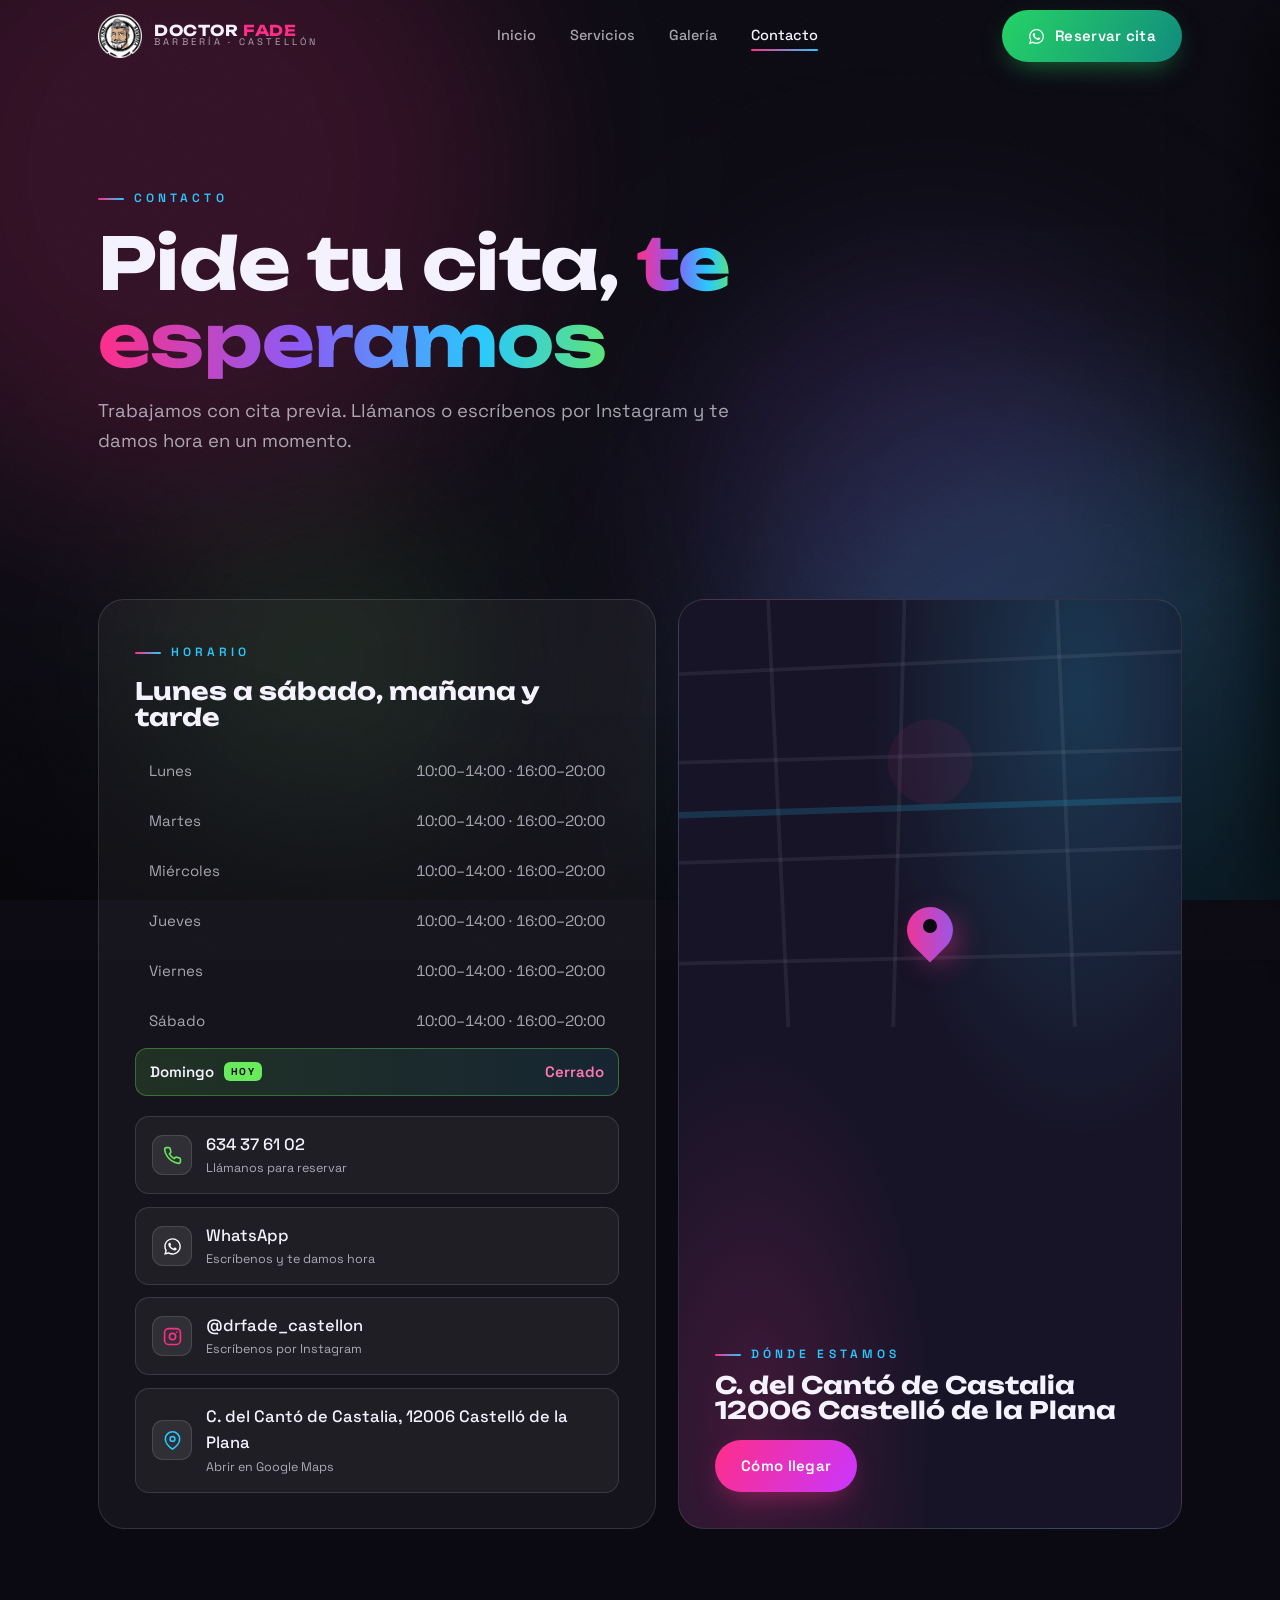
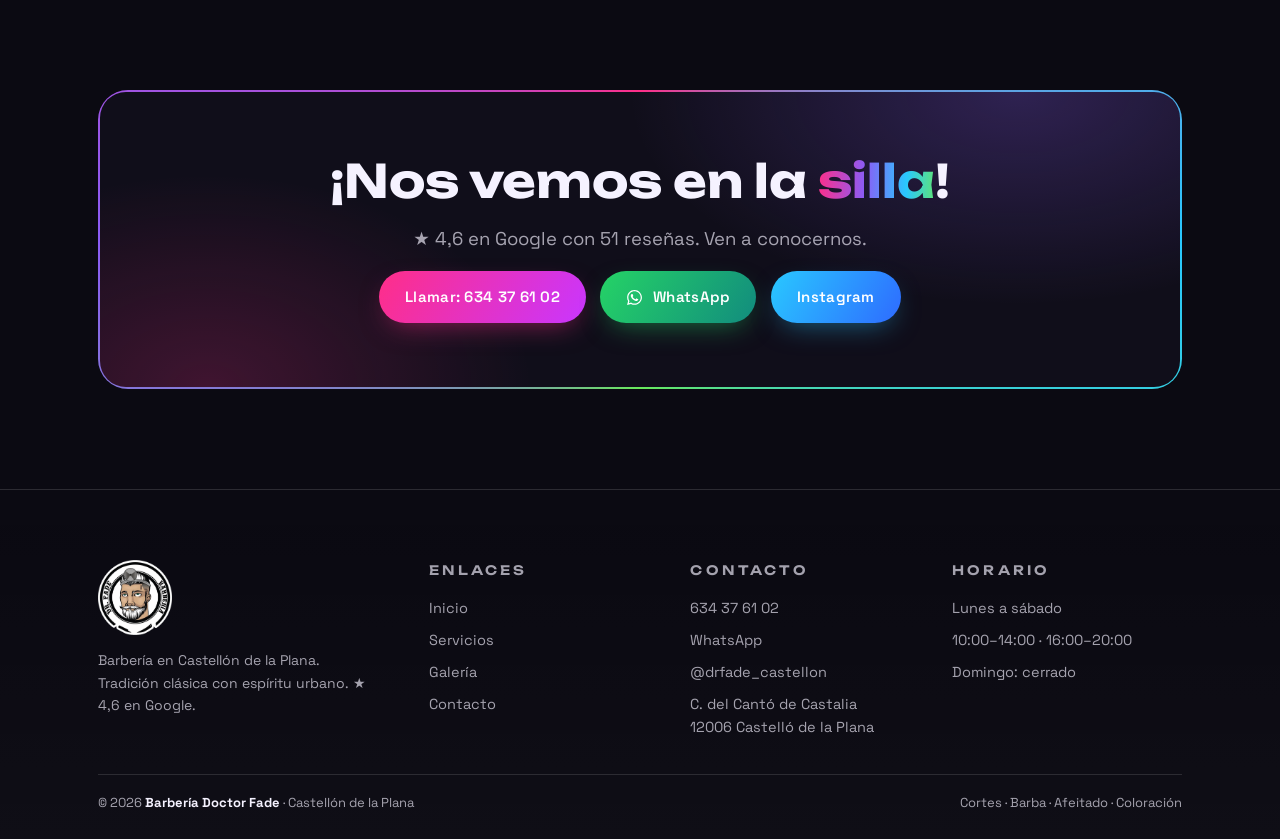
==== commit e609b2c8: "we" ====
--- a/contacto.html
+++ b/contacto.html
@@ -47,6 +47,7 @@
   </div>
 </header>
 
+<div class="menu-backdrop"></div>
 <div class="mobile-menu">
   <div>
     <nav aria-label="Men&uacute; m&oacute;vil">
--- a/assets/styles.css
+++ b/assets/styles.css
@@ -69,14 +69,14 @@
 *,*::before,*::after{box-sizing:border-box;margin:0;padding:0}
 html{scroll-behavior:smooth}
 html:focus-within{scroll-behavior:smooth}
-html{overflow-x:hidden;overflow-x:clip}
+html{overflow-x:hidden}
 body{
   background:var(--bg);
   color:var(--text);
   font-family:var(--font-body);
   font-size:16.5px;
   line-height:1.6;
-  overflow-x:hidden;overflow-x:clip;
+  overflow-x:hidden;
   -webkit-font-smoothing:antialiased;
 }
 img{display:block;max-width:100%}
@@ -134,6 +134,7 @@
   text-transform:uppercase;color:var(--text-dim);white-space:nowrap;
   opacity:0;animation:tagIn .8s var(--ease-out) .5s forwards;
 }
+.intro-simple{display:none}
 @keyframes tagIn{from{opacity:0;transform:translate(-50%,14px)}to{opacity:1;transform:translate(-50%,0)}}
 #intro .panel{position:absolute;left:0;width:100%;height:51%;background:var(--ink-950);z-index:-1}
 #intro .panel.top{top:0}
@@ -214,43 +215,51 @@
 .burger span:nth-child(1){top:17px}
 .burger span:nth-child(2){top:22px}
 .burger span:nth-child(3){top:27px}
+body.menu-open{overflow:hidden}
 body.menu-open .burger span:nth-child(1){transform:translateY(5px) rotate(45deg)}
 body.menu-open .burger span:nth-child(2){opacity:0}
 body.menu-open .burger span:nth-child(3){transform:translateY(-5px) rotate(-45deg)}
 
-/* Menú móvil pantalla completa (revelado circular) */
+/* Telón de fondo del menú móvil */
+.menu-backdrop{
+  position:fixed;inset:0;z-index:930;background:rgba(6,5,10,.66);backdrop-filter:blur(3px);
+  opacity:0;visibility:hidden;transition:opacity .4s var(--ease-out),visibility 0s .4s;
+}
+body.menu-open .menu-backdrop{opacity:1;visibility:visible;transition:opacity .4s var(--ease-out)}
+
+/* Menú móvil: panel deslizante desde la derecha (robusto en todos los navegadores) */
 .mobile-menu{
-  position:fixed;inset:0;z-index:940;display:grid;place-items:center;
+  position:fixed;top:0;right:0;bottom:0;z-index:940;
+  width:min(84vw,360px);display:flex;flex-direction:column;justify-content:center;
+  padding:32px 34px;overflow-y:auto;
   background:
-    radial-gradient(80vmax 60vmax at 80% 10%,rgba(41,200,255,.14),transparent 55%),
-    radial-gradient(70vmax 60vmax at 15% 90%,rgba(255,46,136,.16),transparent 55%),
-    rgba(13,11,22,.97);
-  clip-path:circle(0 at calc(100% - 45px) 36px);
-  visibility:hidden;
-  transition:clip-path .65s var(--ease-inout),visibility 0s .65s;
-}
-body.menu-open .mobile-menu{
-  clip-path:circle(150vmax at calc(100% - 45px) 36px);
-  visibility:visible;transition:clip-path .65s var(--ease-inout);
-}
-.mobile-menu nav{display:flex;flex-direction:column;gap:6px;text-align:center}
+    radial-gradient(120% 60% at 100% 0%,rgba(139,92,246,.22),transparent 55%),
+    radial-gradient(100% 60% at 0% 100%,rgba(255,46,136,.18),transparent 55%),
+    var(--ink-900);
+  box-shadow:-30px 0 70px -20px rgba(0,0,0,.6);
+  border-left:1px solid var(--stroke);
+  transform:translateX(100%);
+  transition:transform .48s var(--ease-inout);
+}
+body.menu-open .mobile-menu{transform:translateX(0)}
+.mobile-menu nav{display:flex;flex-direction:column;gap:4px}
 .mobile-menu a{
   font-family:var(--font-display);font-weight:600;
-  font-size:clamp(28px,8vw,42px);padding:8px 20px;position:relative;
-  opacity:0;transform:translateY(26px);
-  transition:opacity .5s var(--ease-out),transform .5s var(--ease-out),color .2s;
+  font-size:clamp(24px,7vw,32px);padding:9px 2px;position:relative;
+  opacity:0;transform:translateX(18px);
+  transition:opacity .4s var(--ease-out),transform .4s var(--ease-out),color .2s;
 }
 .mobile-menu a:hover,.mobile-menu a.active{color:var(--accent-2)}
 body.menu-open .mobile-menu a{opacity:1;transform:none}
-body.menu-open .mobile-menu a:nth-child(1){transition-delay:.16s}
-body.menu-open .mobile-menu a:nth-child(2){transition-delay:.22s}
-body.menu-open .mobile-menu a:nth-child(3){transition-delay:.28s}
-body.menu-open .mobile-menu a:nth-child(4){transition-delay:.34s}
+body.menu-open .mobile-menu a:nth-child(1){transition-delay:.1s}
+body.menu-open .mobile-menu a:nth-child(2){transition-delay:.15s}
+body.menu-open .mobile-menu a:nth-child(3){transition-delay:.2s}
+body.menu-open .mobile-menu a:nth-child(4){transition-delay:.25s}
 .mobile-menu .mm-meta{
-  margin-top:34px;display:flex;flex-direction:column;gap:8px;
+  margin-top:30px;display:flex;flex-direction:column;gap:8px;
   color:var(--text-dim);font-size:14px;
-  opacity:0;transform:translateY(18px);
-  transition:opacity .5s var(--ease-out) .42s,transform .5s var(--ease-out) .42s;
+  opacity:0;transform:translateX(18px);
+  transition:opacity .4s var(--ease-out) .3s,transform .4s var(--ease-out) .3s;
 }
 body.menu-open .mm-meta{opacity:1;transform:none}
 
@@ -363,6 +372,8 @@
     radial-gradient(70% 60% at 75% 20%,rgba(139,92,246,.28),transparent 65%);
 }
 .hero-grid{display:grid;grid-template-columns:1.25fr .75fr;gap:40px;align-items:end}
+@keyframes heroIn{from{opacity:0;transform:translateY(22px)}to{opacity:1;transform:none}}
+.hero-css-in{animation:heroIn .7s cubic-bezier(.23,1,.32,1) both;animation-delay:var(--d,0s)}
 .rating-pill{
   display:inline-flex;align-items:center;gap:10px;margin-bottom:22px;
   padding:9px 16px;border-radius:999px;font-size:13.5px;font-weight:600;
@@ -370,7 +381,9 @@
 }
 .rating-pill .stars{color:var(--amber-400);letter-spacing:2px;font-size:14px}
 .rating-pill b{color:var(--lime-400)}
-.hero .lead{margin:20px 0 30px}
+.hero .h-xl{text-shadow:0 2px 10px rgba(0,0,0,.55)}
+.hero .rating-pill{text-shadow:0 1px 3px rgba(0,0,0,.4)}
+.hero .lead{margin:20px 0 30px;text-shadow:0 1px 4px rgba(0,0,0,.5)}
 .hero-ctas{display:flex;gap:14px;flex-wrap:wrap}
 .hero-logo{
   justify-self:end;width:clamp(160px,22vw,300px);
@@ -780,23 +793,58 @@
   body{font-size:15.5px}
   .main-nav,.header-cta{display:none}
   .burger{display:block}
-  .hero{min-height:92svh;align-items:flex-end}
+  #intro .intro-stage{display:none}
+  .intro-simple{
+    display:flex;flex-direction:column;align-items:center;gap:16px;padding:0 24px;
+  }
+  .intro-simple .is-logo{
+    width:64px;height:64px;object-fit:contain;opacity:0;
+    animation:isIn .5s var(--ease-out) .05s forwards;
+  }
+  .intro-simple .is-word{
+    font-family:var(--font-display);font-weight:800;font-size:clamp(22px,7vw,30px);
+    letter-spacing:.02em;color:var(--text);text-align:center;opacity:0;
+    animation:isIn .5s var(--ease-out) .18s forwards;
+  }
+  .intro-simple .is-bar{
+    width:130px;height:4px;border-radius:4px;overflow:hidden;background:rgba(255,255,255,.14);
+    opacity:0;animation:isIn .3s var(--ease-out) .32s forwards;
+  }
+  .intro-simple .is-bar i{
+    display:block;height:100%;width:0;border-radius:4px;
+    background:linear-gradient(90deg,var(--pink-500),var(--violet-500),var(--cyan-400));
+    animation:isBar .6s var(--ease-out) .4s forwards;
+  }
+  @keyframes isIn{from{opacity:0;transform:translateY(10px)}to{opacity:1;transform:none}}
+  @keyframes isBar{to{width:100%}}
+  #intro .intro-tag{
+    width:88vw;max-width:340px;white-space:normal;text-align:center;
+    font-size:9.5px;letter-spacing:.2em;line-height:1.6;
+    bottom:clamp(20px,6vh,44px);
+  }
+  .hero{min-height:80svh;align-items:center;padding-top:calc(var(--header-h) + 20px)}
   .hero-grid{grid-template-columns:1fr;gap:24px}
   .hero-logo{display:none}
+  .hero-badges{display:none}
+  .hero .lead{display:none}
+  .scroll-hint{display:none}
+  .hero-ctas{margin-top:30px}
   .split{grid-template-columns:1fr}
   .info-grid{grid-template-columns:1fr}
   .info-grid>*,.split>*,.hero-grid>*{min-width:0}
   .map-card .addr h2{font-size:17px}
   .hours .row{font-size:13.5px;padding:10px 10px;gap:10px}
   .panel-card{padding:20px 16px}
-  .showcase-wrap{height:260vh}
-  .showcase .wrap{grid-template-columns:1fr;gap:16px;align-content:center}
-  .show-stage{aspect-ratio:3/3.1;max-height:52svh;order:-1}
+  .showcase-wrap{height:190svh}
+  .showcase .wrap{grid-template-columns:1fr;gap:14px;align-content:center}
+  .show-stage{aspect-ratio:3/2.9;max-height:44svh;order:-1}
   .show-item p{display:none}
   .show-item{padding:10px 14px}
   .stats{grid-template-columns:repeat(3,1fr);gap:10px}
-  .stat{padding:16px 14px 20px}
-  .stat .lbl{font-size:11.5px}
+  .stat{padding:14px 10px 18px}
+  .stat .num{font-size:26px;gap:2px}
+  .stat .num small{font-size:.42em}
+  .stat .lbl{font-size:11px;line-height:1.3}
   .gallery-grid{grid-template-columns:repeat(2,1fr);gap:10px}
   .cards-grid{grid-template-columns:1fr 1fr;gap:12px}
   .tcard-inner{padding:18px 16px 20px}
